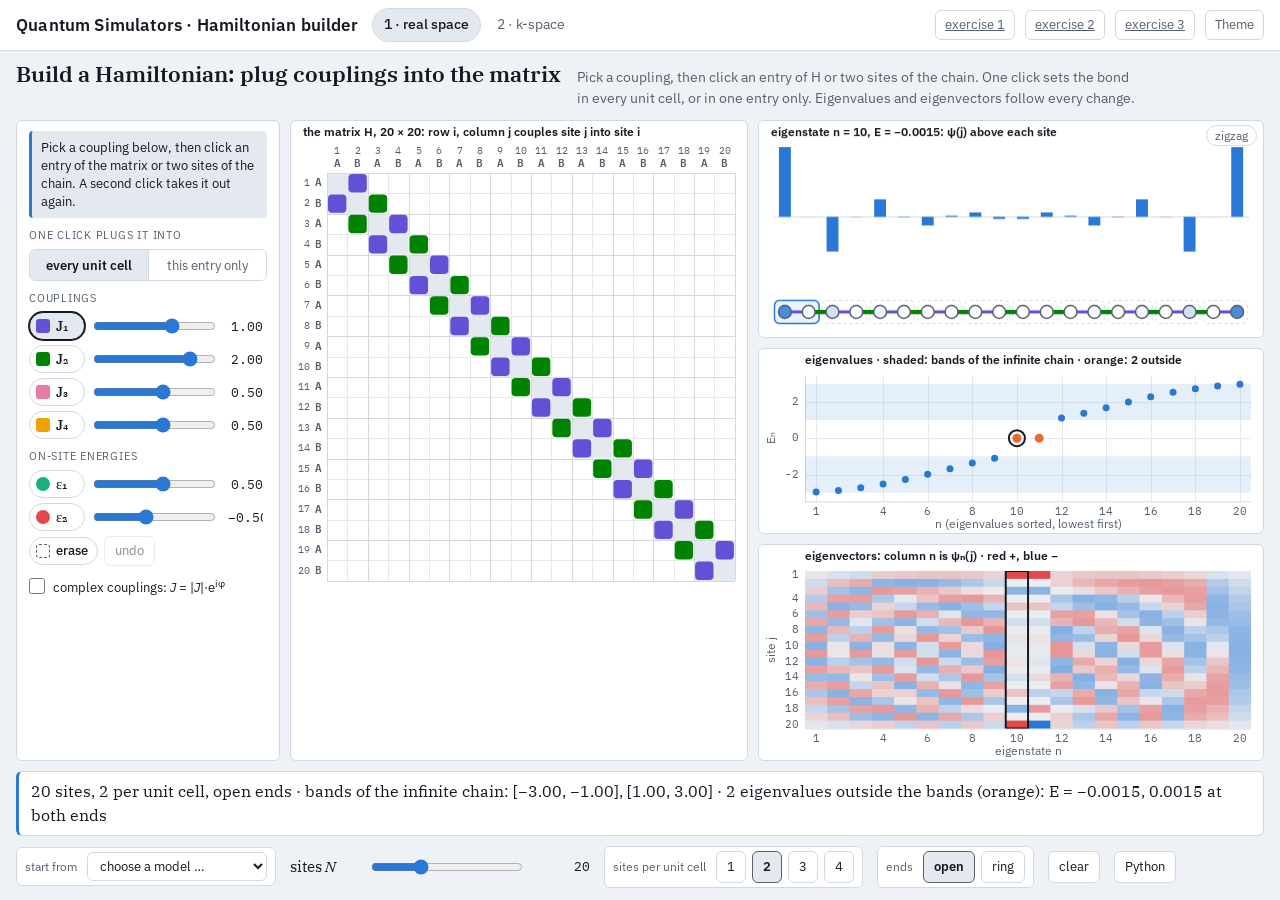
==== app/builder.html @ 69cc2804 "Hamiltonian builder: plug couplings into a matrix, in real space and in k-space New page app/builder" ====
<!doctype html>
<html lang="en">
<head>
<meta charset="utf-8">
<meta name="viewport" content="width=device-width, initial-scale=1, viewport-fit=cover">
<title>Quantum Simulators Hamiltonian builder</title>
<meta name="description" content="Build a tight-binding Hamiltonian by plugging couplings into the matrix or onto the chain, for one unit cell or for a single entry, in real space and in k-space, and read eigenvalues, eigenvectors, bands, winding number and Zak phase at once.">
<link rel="preconnect" href="https://fonts.googleapis.com">
<link rel="preconnect" href="https://fonts.gstatic.com" crossorigin>
<link rel="stylesheet" href="https://fonts.googleapis.com/css2?family=IBM+Plex+Sans:wght@400;500;600&family=IBM+Plex+Serif:ital,wght@0,400;0,600;1,400;1,600&family=IBM+Plex+Mono:wght@400;500&display=swap">
<link rel="stylesheet" href="css/style.css">
</head>
<body>
<div class="app lect builder">
  <header class="top">
    <h1>Quantum Simulators · Hamiltonian builder</h1>
    <nav class="acts" id="acts" aria-label="Views"></nav>
    <span class="spacer"></span>
    <a class="theme-btn" href="index.html" title="Exercise 1: Hilbert space and the uniform chain">exercise 1</a>
    <a class="theme-btn" href="exercise2.html" title="Exercise 2: Runge–Kutta, the beam and k, Bloch oscillations, the SSH chain">exercise 2</a>
    <a class="theme-btn" href="exercise3.html" title="Exercise 3: k-space, the Zak phase, the on-site potential">exercise 3</a>
    <button class="theme-btn" id="theme-btn" type="button" title="Switch between light and dark">Theme</button>
  </header>
  <main class="lect-main">
    <div class="lect-head"><h2 id="heading"></h2><p id="lead"></p></div>
    <div class="stage-grid" id="stage" data-act="matrix">
      <div class="pane pal" id="pane-pal"></div>
      <div class="pane" id="pane-mat"><canvas></canvas></div>
      <div class="pane pane-text hk" id="pane-hk"></div>
      <div class="pane" id="pane-chain"><canvas></canvas></div>
      <div class="pane" id="pane-eig"><canvas></canvas></div>
      <div class="pane" id="pane-vec"><canvas></canvas></div>
      <div class="pane" id="pane-band"><canvas></canvas></div>
      <div class="pane" id="pane-plane"><canvas></canvas></div>
    </div>
    <div class="caption" id="caption"></div>
    <div class="controls-bar" id="controls"></div>
  </main>
</div>
<dialog class="code-dialog" id="code-dialog" aria-labelledby="code-title">
  <div class="code-head"><strong id="code-title">The same matrix in Python (numpy)</strong><span class="spacer"></span><button class="btn" id="code-copy" type="button">Copy</button><button class="btn" id="code-close" type="button">Close</button></div>
  <pre id="code-text" tabindex="0"></pre>
</dialog>
<script type="module" src="js/builder/main.js"></script>
</body>
</html>
---- app/css/style.css ----
/* Layout: fixed header; chapter rail on the left; stage (3D or plots) beside a reading panel with controls; stacks on phones. */
:root {
  --bg: #eef1f5;
  --surface: #ffffff;
  --surface-2: #e4e9ef;
  --fg: #151a22;
  --fg-2: #56606e;
  --line: #d3d9e1;
  --grid: #e6eaef;
  --accent: #2a78d6;
  --psi: #2a78d6;
  --hpsi: #eb6834;
  --v1: #1baf7a;
  --v2: #6250d6;
  --v3: #e87ba4;
  --axis: #8a94a3;
  --pos: #e34948;
  --neg: #2a78d6;
  --neutral: #eceef1;
  --k1: #6250d6; --k2: #008300; --k3: #e87ba4; --k4: #eda100; --e1: #1baf7a; --e2: #e34948; --k-ink: #ffffff; --k4-ink: #0b0b0b;
  --font-ui: 'IBM Plex Sans', system-ui, -apple-system, 'Segoe UI', sans-serif;
  --font-math: 'IBM Plex Serif', Georgia, 'Times New Roman', serif;
  --font-mono: 'IBM Plex Mono', ui-monospace, SFMono-Regular, Menlo, monospace;
  --radius: 6px;
}
@media (prefers-color-scheme: dark) {
  :root:not([data-theme="light"]) {
    --bg: #0e1218; --surface: #161b23; --surface-2: #212833; --fg: #e6eaf0; --fg-2: #9aa5b4; --line: #2b333f; --grid: #222a35;
    --accent: #3987e5; --psi: #3987e5; --hpsi: #e8702f; --v1: #22b985; --v2: #9085e9; --v3: #e46a9a; --axis: #76818f;
    --pos: #e66767; --neg: #3987e5; --neutral: #2a313c;
    --k1: #9085e9; --k2: #0ca30c; --k3: #d55181; --k4: #c98500; --e1: #199e70; --e2: #e66767; --k4-ink: #ffffff;
    color-scheme: dark;
  }
}
:root[data-theme="dark"] {
  --bg: #0e1218; --surface: #161b23; --surface-2: #212833; --fg: #e6eaf0; --fg-2: #9aa5b4; --line: #2b333f; --grid: #222a35;
  --accent: #3987e5; --psi: #3987e5; --hpsi: #e8702f; --v1: #22b985; --v2: #9085e9; --v3: #e46a9a; --axis: #76818f;
  --pos: #e66767; --neg: #3987e5; --neutral: #2a313c;
  --k1: #9085e9; --k2: #0ca30c; --k3: #d55181; --k4: #c98500; --e1: #199e70; --e2: #e66767; --k4-ink: #ffffff;
  color-scheme: dark;
}
* { box-sizing: border-box; }
[hidden] { display: none !important; }
html, body { height: 100%; }
body { margin: 0; background: var(--bg); color: var(--fg); font-family: var(--font-ui); font-size: 15px; line-height: 1.55; -webkit-text-size-adjust: 100%; }
button, input, output { font: inherit; color: inherit; }
a { color: var(--accent); }
:focus-visible { outline: 2px solid var(--accent); outline-offset: 2px; }

.app { display: grid; grid-template-rows: auto minmax(0, 1fr); grid-template-columns: minmax(0, 1fr); height: 100%; }
.top { display: flex; align-items: center; gap: 14px; padding-block: 8px; padding-left: max(16px, env(safe-area-inset-left, 0px)); padding-right: max(16px, env(safe-area-inset-right, 0px)); background: var(--surface); border-bottom: 1px solid var(--line); }
.top h1 { font: 600 17px/1.2 var(--font-ui); margin: 0; letter-spacing: 0.01em; }
.top .sub { color: var(--fg-2); font-size: 13px; }
.top .spacer { flex: 1; }
.layout { display: grid; grid-template-columns: 236px minmax(0, 1fr); min-height: 0; }
.rail { border-right: 1px solid var(--line); overflow: auto; padding: 12px 10px; background: var(--surface); }
.rail .eyebrow { font-size: 11px; letter-spacing: 0.08em; text-transform: uppercase; color: var(--fg-2); padding: 4px 10px 8px; }
.rail a.chap { display: grid; grid-template-columns: 1.6em 1fr; gap: 6px; align-items: baseline; padding: 7px 10px; border-radius: var(--radius); color: var(--fg-2); text-decoration: none; font-size: 14px; }
.rail a.chap .num { font-family: var(--font-mono); font-size: 12px; }
.rail a.chap:hover { background: var(--surface-2); color: var(--fg); }
.rail a.chap.active { background: var(--surface-2); color: var(--fg); font-weight: 500; }
.content { display: grid; grid-template-columns: minmax(0, 1.6fr) minmax(300px, 0.6fr); min-height: 0; }
.stage { position: relative; min-height: 0; background: var(--surface); overflow: hidden; }
.view3d { position: absolute; inset: 0; touch-action: none; }
.view3d canvas.gl { position: absolute; inset: 0; width: 100%; height: 100%; display: block; }
.labels { position: absolute; inset: 0; pointer-events: none; overflow: hidden; }
.lbl { position: absolute; left: 0; top: 0; font-family: var(--font-math); font-size: 16px; color: var(--fg); white-space: nowrap; text-shadow: 0 0 4px var(--surface), 0 0 4px var(--surface); }
.lbl.lbl-axis { color: var(--fg-2); }
.lbl.lbl-psi { color: var(--psi); font-weight: 600; }
.lbl.lbl-hpsi { color: var(--hpsi); font-weight: 600; }
.lbl.lbl-v1 { color: var(--v1); } .lbl.lbl-v2 { color: var(--v2); } .lbl.lbl-v3 { color: var(--v3); }
.lbl.lbl-small { font-size: 13px; }
.lbl.lbl-site { font-size: 15px; font-weight: 600; }
.lbl.lbl-site1 { color: var(--v1); } .lbl.lbl-site2 { color: var(--v2); } .lbl.lbl-site3 { color: var(--v3); }
.lbl .lbl-sub { font-weight: 400; font-size: 13px; color: var(--fg-2); }
/* HUD overlays inside the stage */
.hud { position: absolute; inset: 0; pointer-events: none; }
.hud-eq { position: absolute; left: 14px; top: 12px; font-family: var(--font-math); font-size: 19px; background: color-mix(in srgb, var(--surface) 82%, transparent); padding: 4px 10px; border-radius: var(--radius); max-width: calc(100% - 28px); }
.hud-eq:empty { display: none; }
.hud-eq2 { top: 46px; }
.hud-mat { position: absolute; left: 14px; top: 84px; background: color-mix(in srgb, var(--surface) 82%, transparent); padding: 4px 10px; border-radius: var(--radius); }
.hud-chain .hop { fill: none; stroke: var(--hpsi); }
.hud-chain .hop-head { fill: var(--hpsi); }
.hud-chain .hop-self { fill: none; stroke: var(--hpsi); stroke-width: 2; stroke-dasharray: 4 3; }
.hud-chain .hop-label { font: 11px var(--font-mono); fill: var(--hpsi); }
.hud-chain .dial-ref { stroke: var(--line); stroke-width: 1; }
.hud-chain .hand { stroke: var(--psi); stroke-width: 2.5; stroke-linecap: round; }
.hud-chain .hand-tip { fill: var(--psi); }
.hud-chain .part { stroke-width: 2; stroke-linecap: round; opacity: 0.9; }
.hud-chain .part-tip { opacity: 0.9; }
.hud-chain .hand-sum { stroke: var(--hpsi); stroke-width: 3; stroke-linecap: round; }
.hud-chain .hand-sum-tip { fill: var(--hpsi); }
.hud-dim { color: var(--fg-2); font-size: 15px; margin-left: 10px; }
.hud-chain { position: absolute; left: 50%; bottom: 14px; transform: translateX(-50%); width: min(340px, 80%); height: 140px; pointer-events: auto; }
.hud-chain .bond { stroke: var(--axis); stroke-width: 3; }
.hud-chain .site-bg { fill: var(--surface); }
.hud-chain .site-ring { fill: none; stroke-width: 2; }
.hud-chain .site-name { font: 600 14px var(--font-mono); fill: var(--fg); pointer-events: none; }
.hud-chain .site-p { font: 12px var(--font-mono); fill: var(--fg-2); }
/* step strip (guided chapters) */
.steps { display: flex; gap: 6px; margin: 2px 0 12px; }
.steps .dot { width: 26px; height: 6px; border-radius: 3px; background: var(--line); cursor: pointer; }
.steps .dot.done { background: var(--fg-2); }
.steps .dot.on { background: var(--accent); }
.step-title { font: 600 20px/1.25 var(--font-math); margin: 0 0 8px; }
.step-num { font: 500 12px var(--font-mono); color: var(--fg-2); margin-right: 6px; vertical-align: middle; }
.step-text { color: var(--fg-2); font-size: 14px; }
.caption { font-family: var(--font-math); font-size: 17px; line-height: 1.5; background: var(--surface); border: 1px solid var(--line); border-left: 3px solid var(--accent); border-radius: var(--radius); padding: 10px 12px; margin: 10px 0 4px; min-height: 2.6em; }
.step-nav { justify-content: space-between; margin-top: 18px; }
.step-nav .btn { text-decoration: none; }
.step-end { font-size: 13px; color: var(--fg-2); align-self: center; }
.stage .hint { position: absolute; left: 12px; bottom: 10px; font-size: 12px; color: var(--fg-2); pointer-events: none; }
.plot-tip { position: absolute; background: var(--fg); color: var(--surface); font: 12px var(--font-mono); padding: 4px 7px; border-radius: 4px; pointer-events: none; white-space: nowrap; z-index: 3; }

.panel { overflow: auto; padding: 18px 22px 28px; border-left: 1px solid var(--line); min-width: 0; background: var(--bg); }
.panel h2 { font: 600 22px/1.25 var(--font-math); margin: 0 0 10px; text-wrap: balance; }
.panel p { margin: 0 0 10px; max-width: 62ch; }
.widget { display: block; width: 100%; height: 170px; background: var(--surface); border: 1px solid var(--line); border-radius: var(--radius); }
.widget.clocks { height: 132px; }
.widget-row { display: grid; grid-template-columns: 1fr; gap: 8px; margin: 8px 0; }
.widget-label { font-size: 12px; color: var(--fg-2); margin: 2px 0 4px; }

.controls { display: grid; gap: 8px; margin-top: 14px; }
.ctl { font-size: 14px; }
.ctl-slider { display: grid; grid-template-columns: 5.2em minmax(0, 1fr) 4.2em; align-items: center; gap: 8px; }
.ctl-slider label { font-family: var(--font-math); font-size: 15px; }
.ctl-slider output { font-family: var(--font-mono); font-size: 13px; text-align: right; font-variant-numeric: tabular-nums; }
input[type=range] { width: 100%; accent-color: var(--accent); margin: 0; }
.ctl-toggle { display: flex; align-items: center; gap: 8px; cursor: pointer; }
.ctl-toggle input { accent-color: var(--accent); width: 16px; height: 16px; margin: 0; }
.row { display: flex; flex-wrap: wrap; gap: 6px; align-items: center; }
.btn { background: var(--surface); border: 1px solid var(--line); border-radius: var(--radius); padding: 5px 10px; font-size: 13px; cursor: pointer; color: var(--fg); font-family: var(--font-ui); }
.btn:hover { border-color: var(--fg-2); }
.btn.primary { background: var(--accent); border-color: var(--accent); color: #fff; }
.btn.math { font-family: var(--font-math); font-size: 15px; }
.btn:disabled { opacity: 0.5; cursor: default; }
.mat { display: inline-grid; grid-template-columns: auto auto auto auto; align-items: center; gap: 2px; font-family: var(--font-mono); font-size: 13px; vertical-align: middle; margin: 4px 8px 4px 0; }
.mat-label { font-family: var(--font-math); font-size: 16px; margin-right: 6px; }
.mat-grid { display: grid; gap: 1px 10px; padding: 2px 4px; }
.mat-cell { text-align: right; font-variant-numeric: tabular-nums; min-width: 3.4em; padding: 1px 2px; border-radius: 3px; }
.mat-cell.hi { background: color-mix(in srgb, var(--hpsi) 22%, transparent); }
.mat-br { width: 6px; align-self: stretch; border: 1.5px solid var(--fg-2); border-right: 0; border-radius: 3px 0 0 3px; }
.mat-br-r { border: 1.5px solid var(--fg-2); border-left: 0; border-radius: 0 3px 3px 0; }
.theme-btn { background: transparent; border: 1px solid var(--line); border-radius: var(--radius); padding: 4px 9px; cursor: pointer; font-size: 13px; color: var(--fg-2); white-space: nowrap; }
.theme-btn:hover { color: var(--fg); }

@media (max-width: 980px) {
  .layout { grid-template-columns: 1fr; grid-template-rows: auto minmax(0, 1fr); }
  .rail { display: flex; gap: 4px; overflow-x: auto; padding: 8px max(16px, env(safe-area-inset-right, 0px)) 8px max(16px, env(safe-area-inset-left, 0px)); border-right: 0; border-bottom: 1px solid var(--line); }
  .rail .eyebrow { display: none; }
  .rail a.chap { white-space: nowrap; grid-template-columns: auto auto; padding: 5px 9px; font-size: 13px; }
  .content { grid-template-columns: 1fr; grid-template-rows: minmax(300px, 46vh) minmax(0, 1fr); }
  .hud-eq { font-size: 15px; left: 10px; top: 8px; padding: 3px 8px; }
  .hud-chain { height: 110px; bottom: 6px; }
  .hud-eq2 { top: 34px; } .hud-mat { display: none; } .stage .hint { display: none; }
  .panel { border-left: 0; border-top: 1px solid var(--line); padding: 14px max(16px, env(safe-area-inset-right, 0px)) 24px max(16px, env(safe-area-inset-left, 0px)); }
  .stage .hint { left: max(16px, env(safe-area-inset-left, 0px)); }
}
@media (prefers-reduced-motion: reduce) { * { transition: none !important; } }

/* ---------- Exercise 1: one instrument, six acts ---------- */
.lect .top h1 { white-space: nowrap; }
.lect .top { gap: 10px; }
.acts { display: flex; gap: 4px; margin-left: 4px; overflow-x: auto; min-width: 0; flex: 0 1 auto; }
.acts a { text-decoration: none; color: var(--fg-2); padding: 5px 11px; border-radius: 999px; font-size: 14px; white-space: nowrap; border: 1px solid transparent; }
.acts a:hover { color: var(--fg); background: var(--surface-2); }
.acts a.active { color: var(--fg); background: var(--surface-2); border-color: var(--line); font-weight: 500; }
.lect-main { display: grid; grid-template-rows: auto minmax(0, 1fr) auto auto; gap: 10px; min-height: 0; padding-block: 10px 12px; padding-left: max(16px, env(safe-area-inset-left, 0px)); padding-right: max(16px, env(safe-area-inset-right, 0px)); }
.lect-head { display: flex; align-items: baseline; gap: 16px; flex-wrap: wrap; }
.lect-head h2 { font: 600 24px/1.2 var(--font-math); margin: 0; }
.lect-head p { margin: 0; color: var(--fg-2); font-size: 14px; max-width: 70ch; }
.stage-grid { display: grid; gap: 10px; min-height: 0; }
.stage-grid[data-act="guides"] { grid-template-columns: minmax(0, 2fr) minmax(220px, 1fr); grid-template-rows: minmax(0, 1.25fr) minmax(0, 1fr); grid-template-areas: "cont cont" "chain matrix"; }
.stage-grid[data-act="state"] { grid-template-columns: minmax(0, 1.2fr) minmax(280px, 1fr); grid-template-areas: "chain far"; }
.stage-grid[data-act="rule"] { grid-template-columns: minmax(0, 2.2fr) minmax(220px, 1fr); grid-template-areas: "chain matrix"; }
.stage-grid[data-act="motion"] { grid-template-columns: minmax(0, 1.4fr) minmax(260px, 1fr); grid-template-rows: minmax(0, 1.25fr) minmax(0, 0.75fr); grid-template-areas: "chain modes" "trace far"; }
.stage-grid[data-act="hilbert"] { grid-template-columns: minmax(0, 1fr) minmax(260px, 1fr); grid-template-areas: "chain modes"; }
.stage-grid[data-act="hilbert"][data-inset="1"] { grid-template-rows: minmax(0, 1fr) minmax(0, 1fr); grid-template-areas: "chain modes" "chain d3"; }
.stage-grid[data-act="task1"] { grid-template-columns: minmax(0, 1fr) minmax(0, 1fr) minmax(220px, 0.8fr); grid-template-rows: minmax(0, 0.85fr) minmax(0, 1.15fr); grid-template-areas: "chain chain eig" "prop vec far"; }
#pane-eig { grid-area: eig; } #pane-prop { grid-area: prop; } #pane-vec { grid-area: vec; }
#pane-norm { grid-area: norm; } #pane-band { grid-area: band; } #pane-state { grid-area: state; } #pane-far { grid-area: far; } #pane-dial { grid-area: dial; } #pane-rk { grid-area: rk; }
.pane-text { padding: 10px 14px; overflow: auto; font-family: var(--font-mono); font-size: 12.5px; line-height: 1.7; color: var(--fg); }
.pane-text .t { color: var(--fg-2); font-family: var(--font-ui); font-size: 12px; margin-bottom: 4px; }
.pane-text .k1 { color: var(--v1); } .pane-text .k2 { color: var(--v2); } .pane-text .k3 { color: var(--v3); } .pane-text .k4 { color: var(--hpsi); } .pane-text .st { color: var(--psi); font-weight: 500; }
.pane-text .rk-step { display: block; margin: 5px 0; padding: 4px 10px; border-left: 3px solid currentColor; border-radius: 4px; opacity: 0.55; }
.pane-text .rk-step.now { opacity: 1; background: var(--surface-2); }
.pane-text .rk-step.done { opacity: 0.85; }
.pane-text .rk-step code { display: block; font-family: var(--font-mono); white-space: pre-wrap; }
.pane-text .rk-step .note { display: block; font-family: var(--font-ui); font-size: 12px; color: var(--fg-2); }
.pane-text .why { margin-top: 10px; font-size: 13px; color: var(--fg); line-height: 1.5; }
/* Exercise 2 */
.stage-grid[data-act="rk"] { grid-template-columns: minmax(0, 1.15fr) minmax(320px, 1fr); grid-template-areas: "dial rk"; }
.stage-grid[data-act="step"] { grid-template-columns: minmax(0, 1.2fr) minmax(280px, 1fr); grid-template-rows: minmax(0, 0.8fr) minmax(0, 1.2fr); grid-template-areas: "chain chain" "prop norm"; }
.stage-grid[data-act="walk"], .stage-grid[data-act="bloch"] { grid-template-columns: minmax(0, 1.3fr) minmax(280px, 1fr); grid-template-rows: minmax(0, 0.8fr) minmax(0, 1.2fr); grid-template-areas: "chain band" "prop band"; }
.stage-grid[data-act="ssh"] { grid-template-columns: minmax(0, 1fr) minmax(0, 1fr); grid-template-rows: minmax(170px, 0.9fr) minmax(0, 1fr) minmax(0, 1fr); grid-template-areas: "sketch sketch" "eig vec" "state chain"; }
#pane-sketch { grid-area: sketch; }
/* Exercise 3 */
.stage-grid[data-act="kspace"] { grid-template-columns: minmax(0, 1.15fr) minmax(300px, 1fr); grid-template-rows: minmax(170px, 0.5fr) minmax(0, 1.5fr); grid-template-areas: "cell band" "eqs band"; }
.stage-grid[data-act="circle"] { grid-template-columns: minmax(0, 1.2fr) minmax(300px, 1fr); grid-template-rows: minmax(0, 1fr) minmax(0, 1fr); grid-template-areas: "plane band" "plane phi"; }
.stage-grid[data-act="zak"] { grid-template-columns: minmax(0, 1fr) minmax(340px, 1.05fr); grid-template-rows: minmax(0, 1.15fr) minmax(0, 0.85fr); grid-template-areas: "plane steps" "berry steps"; }
.stage-grid[data-act="numeric"] { grid-template-columns: minmax(0, 1fr) minmax(340px, 1.05fr); grid-template-rows: minmax(0, 1fr) minmax(0, 1fr); grid-template-areas: "plane num" "ov num"; }
.stage-grid[data-act="task3"] { grid-template-columns: minmax(0, 1.2fr) minmax(280px, 1fr); grid-template-rows: minmax(0, 1fr) minmax(0, 1fr); grid-template-areas: "eig zakd" "state zakd"; }
#pane-cell { grid-area: cell; } #pane-eqs { grid-area: eqs; } #pane-plane { grid-area: plane; } #pane-phi { grid-area: phi; } #pane-steps { grid-area: steps; }
#pane-berry { grid-area: berry; } #pane-ov { grid-area: ov; } #pane-num { grid-area: num; } #pane-zakd { grid-area: zakd; }
/* Hamiltonian builder: palette | matrix | chain, eigenvalues, eigenvectors; in k-space H(k) | bands, h(k) */
.stage-grid[data-act="matrix"] { grid-template-columns: 264px minmax(0, 0.95fr) minmax(0, 1.05fr); grid-template-rows: minmax(0, 1.05fr) minmax(0, 0.9fr) minmax(0, 1.05fr); grid-template-areas: "pal mat chain" "pal mat eig" "pal mat vec"; }
.stage-grid[data-act="hk"] { grid-template-columns: 264px minmax(0, 1.05fr) minmax(0, 0.95fr); grid-template-rows: repeat(4, minmax(0, 1fr)); grid-template-areas: "pal hk band" "pal hk band" "pal hk plane" "pal chain plane"; }
.stage-grid[data-act="hk"][data-plane="0"] { grid-template-areas: "pal hk band" "pal hk band" "pal hk band" "pal chain band"; }
#pane-pal { grid-area: pal; } #pane-mat { grid-area: mat; } #pane-hk { grid-area: hk; }
#pane-mat canvas, #pane-chain canvas { touch-action: manipulation; }
.pal { padding: 10px 12px 12px; overflow: auto; font-size: 13px; line-height: 1.45; }
.pal-h { font-size: 11px; letter-spacing: 0.07em; text-transform: uppercase; color: var(--fg-2); margin: 10px 0 5px; }
.pal-h:first-child { margin-top: 0; }
.pal p { margin: 0 0 8px; color: var(--fg-2); font-size: 12.5px; }
.brush { display: grid; grid-template-columns: 4.3em minmax(0, 1fr) 3.3em; align-items: center; gap: 3px 8px; margin: 0 0 5px; }
.brush output { font-family: var(--font-mono); font-size: 12.5px; text-align: right; font-variant-numeric: tabular-nums; }
.brush .num { width: 100%; min-width: 0; border: 1px solid transparent; border-radius: 4px; background: transparent; padding: 2px 3px; font: 12.5px var(--font-mono); text-align: right; font-variant-numeric: tabular-nums; }
.brush .num:hover { border-color: var(--line); }
.brush .num:focus { border-color: var(--accent); background: var(--surface); outline: none; }
.brush .phase-l { grid-column: 1; text-align: right; font-family: var(--font-math); font-style: italic; color: var(--fg-2); padding-right: 4px; }
.chip { display: inline-flex; align-items: center; gap: 6px; min-height: 28px; padding: 2px 9px 2px 6px; border: 1px solid var(--line); border-radius: 999px; background: var(--surface); color: var(--fg); font: 500 15px/1 var(--font-math); cursor: pointer; white-space: nowrap; }
.chip:hover { border-color: var(--fg-2); }
.chip[aria-pressed="true"] { border-color: var(--fg); box-shadow: 0 0 0 1px var(--fg); background: var(--surface-2); }
.chip .sw { width: 14px; height: 14px; border-radius: 3px; flex: none; }
.chip .sw.dot { border-radius: 50%; }
.chip .sw.none { background: transparent; border: 1.5px dashed var(--fg-2); }
.chip.plain { font: 500 13px/1 var(--font-ui); }
.seg { display: grid; grid-template-columns: 1fr 1fr; gap: 0; border: 1px solid var(--line); border-radius: var(--radius); overflow: hidden; }
.seg button { border: 0; background: var(--surface); padding: 6px 4px; font-size: 12.5px; cursor: pointer; color: var(--fg-2); }
.seg button + button { border-left: 1px solid var(--line); }
.seg button[aria-pressed="true"] { background: var(--surface-2); color: var(--fg); font-weight: 600; }
.pal .ctl-toggle { margin-top: 10px; font-size: 12.5px; }
.pal-status { margin: 0 0 10px !important; padding: 7px 9px; border-left: 3px solid var(--accent); background: var(--surface-2); border-radius: 4px; color: var(--fg) !important; min-height: 4.6em; }
.btn[aria-pressed="true"] { background: var(--surface-2); border-color: var(--fg-2); font-weight: 600; }
.hk { font-family: var(--font-ui); font-size: 13px; line-height: 1.5; }
.hk .hk-row { display: flex; flex-wrap: wrap; gap: 5px; align-items: center; margin: 0 0 8px; }
.hk .hk-row .btn { padding: 3px 8px; }
.hk .t.why { margin-top: 10px; color: var(--fg-2); font-size: 12px; }
.hk .hk-row .lab { color: var(--fg-2); font-size: 12px; margin-right: 2px; }
.hk-wrap { display: flex; align-items: stretch; gap: 0; margin: 0 0 10px; }
.hk-wrap .mat-br { width: 8px; }
.hk-label { font: 600 18px var(--font-math); align-self: center; margin-right: 8px; white-space: nowrap; }
.hk-grid { display: grid; gap: 6px; flex: 1; min-width: 0; padding: 4px 6px; }
.hk-grid .hd { font: 600 13px var(--font-mono); color: var(--fg-2); text-align: center; align-self: center; }
.hk-cell { display: flex; flex-wrap: wrap; gap: 4px; align-items: center; justify-content: center; min-height: 38px; padding: 4px; border: 1px dashed var(--line); border-radius: var(--radius); background: var(--surface); cursor: pointer; font: 14px var(--font-math); color: var(--fg-2); }
.hk-cell:hover { border-color: var(--fg-2); border-style: solid; }
.hk-cell.diag { background: var(--surface-2); }
.term { display: inline-flex; align-items: center; gap: 4px; padding: 1px 3px 1px 5px; border-radius: 999px; border: 1px solid var(--line); background: var(--surface); color: var(--fg); font: 14px/1.2 var(--font-math); white-space: nowrap; }
.term-x { border: 0; background: transparent; color: var(--fg-2); font: 14px/1 var(--font-ui); width: 18px; height: 18px; border-radius: 50%; padding: 0; cursor: pointer; }
.term-x:hover { background: var(--surface-2); color: var(--fg); }
.term .sw { width: 10px; height: 10px; border-radius: 2px; flex: none; }
.term .sw.dot { border-radius: 50%; }
.hk table { border-collapse: collapse; font-family: var(--font-mono); font-size: 12.5px; margin: 4px 0 0; }
.hk th { text-align: left; font: 500 11px var(--font-ui); color: var(--fg-2); padding: 2px 14px 2px 0; }
.hk td { padding: 2px 14px 2px 0; }
.builder .caption { font-size: 15.5px; min-height: 2.2em; padding: 8px 12px; }
.builder .lect-head h2 { font-size: 22px; }
.sel { font: inherit; font-size: 13px; padding: 4px 8px; border: 1px solid var(--line); border-radius: var(--radius); background: var(--surface); color: var(--fg); cursor: pointer; max-width: 100%; }
.sel:hover { border-color: var(--fg-2); }
.pane-btn { position: absolute; top: 4px; right: 6px; z-index: 2; font: 12px var(--font-ui); padding: 2px 8px; border: 1px solid var(--line); border-radius: 999px; background: var(--surface); color: var(--fg-2); cursor: pointer; }
.pane-btn:hover { color: var(--fg); border-color: var(--fg-2); }
.pane-btn[aria-pressed="true"] { background: var(--surface-2); color: var(--fg); border-color: var(--fg-2); font-weight: 600; }
.code-dialog { border: 1px solid var(--line); border-radius: 10px; background: var(--surface); color: var(--fg); padding: 0; width: min(760px, calc(100vw - 32px)); max-height: calc(100vh - 48px); }
.code-dialog::backdrop { background: rgba(0, 0, 0, 0.4); }
.code-head { display: flex; align-items: center; gap: 8px; padding: 10px 14px; border-bottom: 1px solid var(--line); }
.code-head .spacer { flex: 1; }
.code-dialog pre { margin: 0; padding: 14px; overflow: auto; max-height: calc(100vh - 150px); font: 12.5px/1.6 var(--font-mono); }
#pane-cont { grid-area: cont; } #pane-chain { grid-area: chain; } #pane-modes { grid-area: modes; } #pane-trace { grid-area: trace; } #pane-matrix { grid-area: matrix; } #pane-3d { grid-area: d3; }
.pane { position: relative; min-height: 0; background: var(--surface); border: 1px solid var(--line); border-radius: var(--radius); overflow: hidden; }
.pane canvas { position: absolute; inset: 0; width: 100%; height: 100%; display: block; }
#pane-vec canvas.top { height: 58%; bottom: auto; } #pane-vec canvas.bottom { top: 58%; height: 42%; }
.pane-matrix { display: flex; flex-direction: column; justify-content: center; align-items: center; gap: 8px; padding: 10px; text-align: center; }
.pane-matrix .mat-title { font-size: 12px; color: var(--fg-2); }
.pane-matrix .mat-note { font-size: 12px; color: var(--fg-2); font-family: var(--font-mono); line-height: 1.6; }
.pane-3d { min-height: 220px; }
.lect .caption { margin: 0; min-height: 2.4em; }
.controls-bar { display: flex; flex-wrap: wrap; gap: 8px 14px; align-items: center; }
.controls-bar .ctl-slider { min-width: 240px; flex: 0 1 300px; }
.controls-bar .group { display: flex; flex-wrap: wrap; gap: 6px; align-items: center; padding: 4px 8px; border: 1px solid var(--line); border-radius: var(--radius); background: var(--surface); }
.controls-bar .group-label { font-size: 12px; color: var(--fg-2); margin-right: 4px; }
.controls-bar .time { font-family: var(--font-mono); font-size: 13px; color: var(--fg-2); min-width: 8ch; }
@media (max-width: 980px) {
  .lect .top { flex-wrap: wrap; }
  .acts { order: 3; flex-basis: 100%; margin-left: 0; }
  .app.lect { height: auto; min-height: 100%; grid-template-rows: auto auto; }
  .lect-main { grid-template-rows: auto auto auto auto; overflow: visible; }
  .stage-grid { height: auto; }
  .stage-grid[data-act], .stage-grid[data-act][data-inset] { grid-template-columns: minmax(0, 1fr); grid-template-areas: none; grid-template-rows: none; }
  .pane { min-height: 220px; }
  #pane-cont, #pane-chain, #pane-modes, #pane-trace, #pane-matrix, #pane-eig, #pane-prop, #pane-vec, #pane-norm, #pane-band, #pane-state, #pane-far, #pane-dial, #pane-rk, #pane-sketch, #pane-cell, #pane-eqs, #pane-plane, #pane-phi, #pane-steps, #pane-berry, #pane-ov, #pane-num, #pane-zakd { grid-area: auto; }
  #pane-3d { grid-area: auto; height: 260px; }
  #pane-pal, #pane-mat, #pane-hk { grid-area: auto; }
  #pane-mat { min-height: min(92vw, 520px); }
  .pal { overflow: visible; }
  .stage-grid[data-act="ssh"] #pane-chain { order: 9; }
}
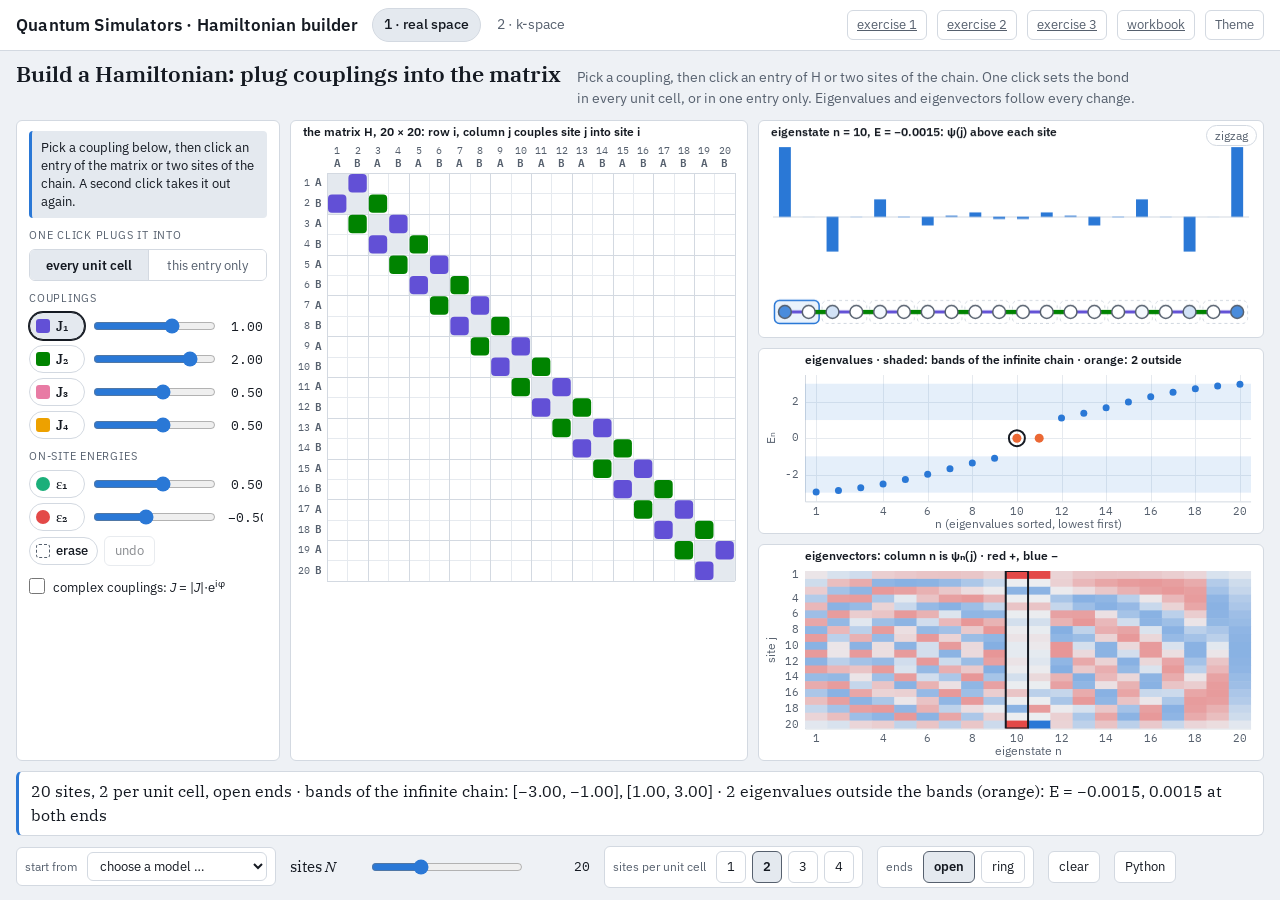
==== commit 0da44beb: "Workbook page: Zak phase by hand and in code, Thouless pump, Chern number app/workbook.html with fou" ====
--- a/app/builder.html
+++ b/app/builder.html
@@ -19,6 +19,7 @@
     <a class="theme-btn" href="index.html" title="Exercise 1: Hilbert space and the uniform chain">exercise 1</a>
     <a class="theme-btn" href="exercise2.html" title="Exercise 2: Runge–Kutta, the beam and k, Bloch oscillations, the SSH chain">exercise 2</a>
     <a class="theme-btn" href="exercise3.html" title="Exercise 3: k-space, the Zak phase, the on-site potential">exercise 3</a>
+    <a class="theme-btn" href="workbook.html" title="Workbook: calculate the Zak phase, the Thouless pump and its Chern number yourself">workbook</a>
     <button class="theme-btn" id="theme-btn" type="button" title="Switch between light and dark">Theme</button>
   </header>
   <main class="lect-main">
--- a/app/css/style.css
+++ b/app/css/style.css
@@ -287,10 +287,99 @@
   .stage-grid { height: auto; }
   .stage-grid[data-act], .stage-grid[data-act][data-inset] { grid-template-columns: minmax(0, 1fr); grid-template-areas: none; grid-template-rows: none; }
   .pane { min-height: 220px; }
-  #pane-cont, #pane-chain, #pane-modes, #pane-trace, #pane-matrix, #pane-eig, #pane-prop, #pane-vec, #pane-norm, #pane-band, #pane-state, #pane-far, #pane-dial, #pane-rk, #pane-sketch, #pane-cell, #pane-eqs, #pane-plane, #pane-phi, #pane-steps, #pane-berry, #pane-ov, #pane-num, #pane-zakd { grid-area: auto; }
+  #pane-cont, #pane-chain, #pane-modes, #pane-trace, #pane-matrix, #pane-eig, #pane-prop, #pane-vec, #pane-norm, #pane-band, #pane-state, #pane-far, #pane-dial, #pane-rk, #pane-sketch, #pane-cell, #pane-eqs, #pane-plane, #pane-phi, #pane-steps, #pane-berry, #pane-ov, #pane-num, #pane-zakd, #pane-wa, #pane-wb, #pane-wc, #pane-wd, #pane-wcircle, #pane-wturn, #pane-wconv, #pane-wpos, #pane-wcycle, #pane-wbands, #pane-wlevels, #pane-wlight, #pane-wshift, #pane-wmap, #pane-wgamma, #pane-wloops { grid-area: auto; }
   #pane-3d { grid-area: auto; height: 260px; }
   #pane-pal, #pane-mat, #pane-hk { grid-area: auto; }
   #pane-mat { min-height: min(92vw, 520px); }
   .pal { overflow: visible; }
   .stage-grid[data-act="ssh"] #pane-chain { order: 9; }
 }
+
+/* ---------- Workbook: Zak phase and Thouless pump ---------- */
+/* steps with their fields on the left, the figures that belong to them on the right */
+/* (only on wide screens: this block comes after the phone rules of the other pages and would win over them) */
+@media (min-width: 981px) {
+  .stage-grid[data-act="hand"] { grid-template-columns: minmax(420px, 1.2fr) minmax(0, 1fr); grid-template-rows: minmax(0, 1.25fr) minmax(0, 0.75fr); grid-template-areas: "wa wcircle" "wa wturn"; }
+  .stage-grid[data-act="code"] { grid-template-columns: minmax(420px, 1.2fr) minmax(0, 1fr); grid-template-rows: minmax(0, 1.25fr) minmax(0, 0.75fr); grid-template-areas: "wb wconv" "wb wpos"; }
+  .stage-grid[data-act="pump"] { grid-template-columns: minmax(360px, 1.45fr) repeat(3, minmax(0, 1fr)); grid-template-rows: minmax(0, 1fr) minmax(0, 1fr); grid-template-areas: "wc wcycle wbands wlevels" "wc wlight wlight wshift"; }
+  .stage-grid[data-act="chern"] { grid-template-columns: minmax(400px, 1.25fr) minmax(0, 1.05fr) minmax(0, 0.95fr); grid-template-rows: minmax(0, 1fr) minmax(0, 1fr); grid-template-areas: "wd wmap wgamma" "wd wmap wloops"; }
+  #pane-wa { grid-area: wa; } #pane-wb { grid-area: wb; } #pane-wc { grid-area: wc; } #pane-wd { grid-area: wd; }
+  #pane-wcircle { grid-area: wcircle; } #pane-wturn { grid-area: wturn; } #pane-wconv { grid-area: wconv; } #pane-wpos { grid-area: wpos; }
+  #pane-wcycle { grid-area: wcycle; } #pane-wbands { grid-area: wbands; } #pane-wlevels { grid-area: wlevels; } #pane-wlight { grid-area: wlight; } #pane-wshift { grid-area: wshift; }
+  #pane-wmap { grid-area: wmap; } #pane-wgamma { grid-area: wgamma; } #pane-wloops { grid-area: wloops; }
+}
+.workbook .lect-head p { max-width: none; flex: 1 1 520px; }
+.workbook .lect-head h2 { font-size: 22px; }
+.workbook .caption { font-size: 15px; min-height: 2.2em; padding: 8px 12px; }
+.workbook .controls-bar .spacer { flex: 1; }
+.workbook a.btn { text-decoration: none; display: inline-block; }
+.workbook .controls-bar .ctl-slider { min-width: 170px; flex: 0 1 215px; grid-template-columns: auto minmax(0, 1fr) 2.4em; }
+.workbook .controls-bar .ctl-slider.wb-short { min-width: 130px; flex: 0 1 160px; }
+.workbook .controls-bar .time { min-width: 7ch; }
+/* the header: the long title only where it fits beside the tabs, the tabs in their own row where they do not fit */
+@media (min-width: 1251px) and (max-width: 1520px) { .workbook .wb-long { display: none; } }
+@media (max-width: 1250px) { .workbook .top { flex-wrap: wrap; row-gap: 6px; } .workbook .acts { order: 3; flex-basis: 100%; margin-left: 0; } }
+.wb-steps { overflow: auto; padding: 10px 14px 18px; font-size: 13.5px; line-height: 1.5; }
+.wb-steps .m { font-family: var(--font-math); font-size: 14.5px; white-space: nowrap; }
+.wb-steps code { font-family: var(--font-mono); font-size: 12.5px; }
+.wb-steps p { margin: 0 0 7px; max-width: 76ch; }
+.wb-intro { color: var(--fg-2); }
+.wb-small { color: var(--fg-2); font-size: 12.5px; }
+.wb-conv { margin: 0 0 8px; padding: 6px 10px; border: 1px solid var(--line); border-radius: var(--radius); background: var(--surface-2); font-size: 12.5px; }
+.wb-conv summary { cursor: pointer; font-weight: 600; font-size: 13px; }
+.wb-conv ul { margin: 6px 0 2px; padding-left: 18px; }
+.wb-conv li { margin: 0 0 3px; max-width: 80ch; }
+.wb-conv .m { font-size: 13.5px; }
+.wb-downloads { display: flex; flex-wrap: wrap; gap: 6px; align-items: center; margin: 0 0 8px; }
+.wb-downloads .lab { color: var(--fg-2); font-size: 12.5px; }
+.wb-step { border-top: 1px solid var(--line); padding: 10px 0 8px; }
+.wb-step h3 { font: 600 16px/1.3 var(--font-math); margin: 0 0 5px; }
+.wb-step h3 .tag { font: 600 12px/1 var(--font-mono); color: #fff; background: var(--accent); border-radius: 4px; padding: 3px 6px; margin-right: 8px; vertical-align: 2px; }
+.wb-row { display: flex; flex-wrap: wrap; align-items: flex-start; gap: 6px 16px; padding: 4px 0; }
+.wb-row.worked { padding: 5px 8px; margin: 2px 0; border-left: 3px solid var(--fg-2); background: var(--surface-2); border-radius: 4px; }
+.wb-k { flex: 0 0 auto; min-width: 5.2em; font-family: var(--font-math); font-size: 14.5px; padding-top: 5px; white-space: nowrap; }
+.wb-row.worked .wb-k { padding-top: 0; }
+.wb-k small { display: block; font: 11px var(--font-ui); color: var(--fg-2); }
+.wb-given { font-family: var(--font-math); font-size: 14px; padding-top: 5px; max-width: 60ch; }
+.wb-row.worked .wb-given { padding-top: 0; font-variant-numeric: tabular-nums; }
+.wb-case { padding: 4px 0 2px; border-top: 1px dashed var(--line); }
+.wb-f { display: inline-flex; flex-direction: column; gap: 2px; min-width: 0; max-width: 100%; }
+.wb-line { display: inline-flex; flex-wrap: wrap; align-items: center; gap: 4px 5px; }
+.wb-f .lab { font-family: var(--font-math); font-size: 14.5px; }
+.wb-f .part { font: 500 11px var(--font-ui); color: var(--fg-2); margin-left: 2px; }
+.wb-f .unit { font-family: var(--font-math); font-size: 14.5px; color: var(--fg-2); }
+.wb-in { width: 5.9em; min-width: 0; font: 13.5px var(--font-mono); font-variant-numeric: tabular-nums; text-align: right; padding: 4px 6px; color: var(--fg); background: var(--surface); border: 1px solid var(--axis); border-radius: 4px; }
+.wb-in.wide { width: 7.4em; }
+.wb-in:focus { outline: 2px solid var(--accent); outline-offset: 1px; border-color: var(--accent); }
+.wb-mark { display: inline-block; min-width: 1.1em; font: 700 15px/1 var(--font-ui); text-align: center; }
+.wb-msg { font-size: 12.5px; line-height: 1.4; max-width: 46ch; padding: 1px 0 3px; }
+.wb-f[data-state="ok"] .wb-in { border-color: var(--v1); background: color-mix(in srgb, var(--v1) 12%, var(--surface)); }
+.wb-f[data-state="ok"] .wb-mark { color: var(--v1); }
+.wb-f[data-state="wrong"] .wb-in { border-color: var(--pos); background: color-mix(in srgb, var(--pos) 8%, var(--surface)); }
+.wb-f[data-state="wrong"] .wb-mark, .wb-f[data-state="wrong"] .wb-msg { color: var(--pos); }
+.wb-f[data-state="unreadable"] .wb-in, .wb-f[data-state="other-phase"] .wb-in { border-color: var(--hpsi); background: color-mix(in srgb, var(--hpsi) 8%, var(--surface)); }
+.wb-f[data-state="unreadable"] .wb-mark, .wb-f[data-state="unreadable"] .wb-msg, .wb-f[data-state="other-phase"] .wb-mark, .wb-f[data-state="other-phase"] .wb-msg { color: var(--hpsi); }
+.wb-f[data-state="empty"] .wb-msg { color: var(--fg-2); }
+.wb-opt[aria-pressed="true"] { background: var(--surface-2); border-color: var(--fg); box-shadow: 0 0 0 1px var(--fg); font-weight: 600; }
+.wb-choice[data-state="ok"] .wb-opt[aria-pressed="true"] { border-color: var(--v1); box-shadow: 0 0 0 1px var(--v1); }
+.wb-choice[data-state="wrong"] .wb-opt[aria-pressed="true"] { border-color: var(--pos); box-shadow: 0 0 0 1px var(--pos); }
+.wb-pred { align-self: center; font-size: 12.5px; color: var(--fg-2); max-width: 44ch; }
+.wb-done { margin: 6px 0 4px !important; padding: 6px 10px; border-left: 3px solid var(--v1); background: color-mix(in srgb, var(--v1) 9%, var(--surface)); border-radius: 4px; }
+.wb-formula-btn { margin-top: 4px; font-size: 12.5px; padding: 3px 9px; color: var(--fg-2); }
+.wb-formula { margin: 6px 0 2px; padding: 6px 10px; border-left: 3px solid var(--accent); background: var(--surface-2); border-radius: 4px; overflow-x: auto; }
+.wb-formula code { display: block; white-space: pre-wrap; line-height: 1.7; }
+.wb-formula .note { display: block; font-size: 12px; color: var(--fg-2); margin-top: 3px; }
+@media (max-width: 980px) {
+  .workbook .pane.wb-steps { min-height: 0; overflow: visible; }
+  .workbook .pane:not(.wb-steps) { min-height: 270px; }
+  .workbook #pane-wmap { min-height: 340px; }
+  .wb-in { font-size: 16px; width: 6.4em; }
+  .wb-in.wide { width: 7.6em; }
+  .wb-row { flex-direction: column; gap: 6px; }
+  .wb-k { min-width: 0; padding-top: 2px; font-weight: 600; }
+  .wb-given { padding-top: 0; }
+  .wb-msg { max-width: none; }
+  .wb-steps .m { white-space: normal; }
+  .workbook .acts { flex-wrap: wrap; overflow-x: visible; }
+  .workbook .controls-bar .spacer { display: none; }
+}
